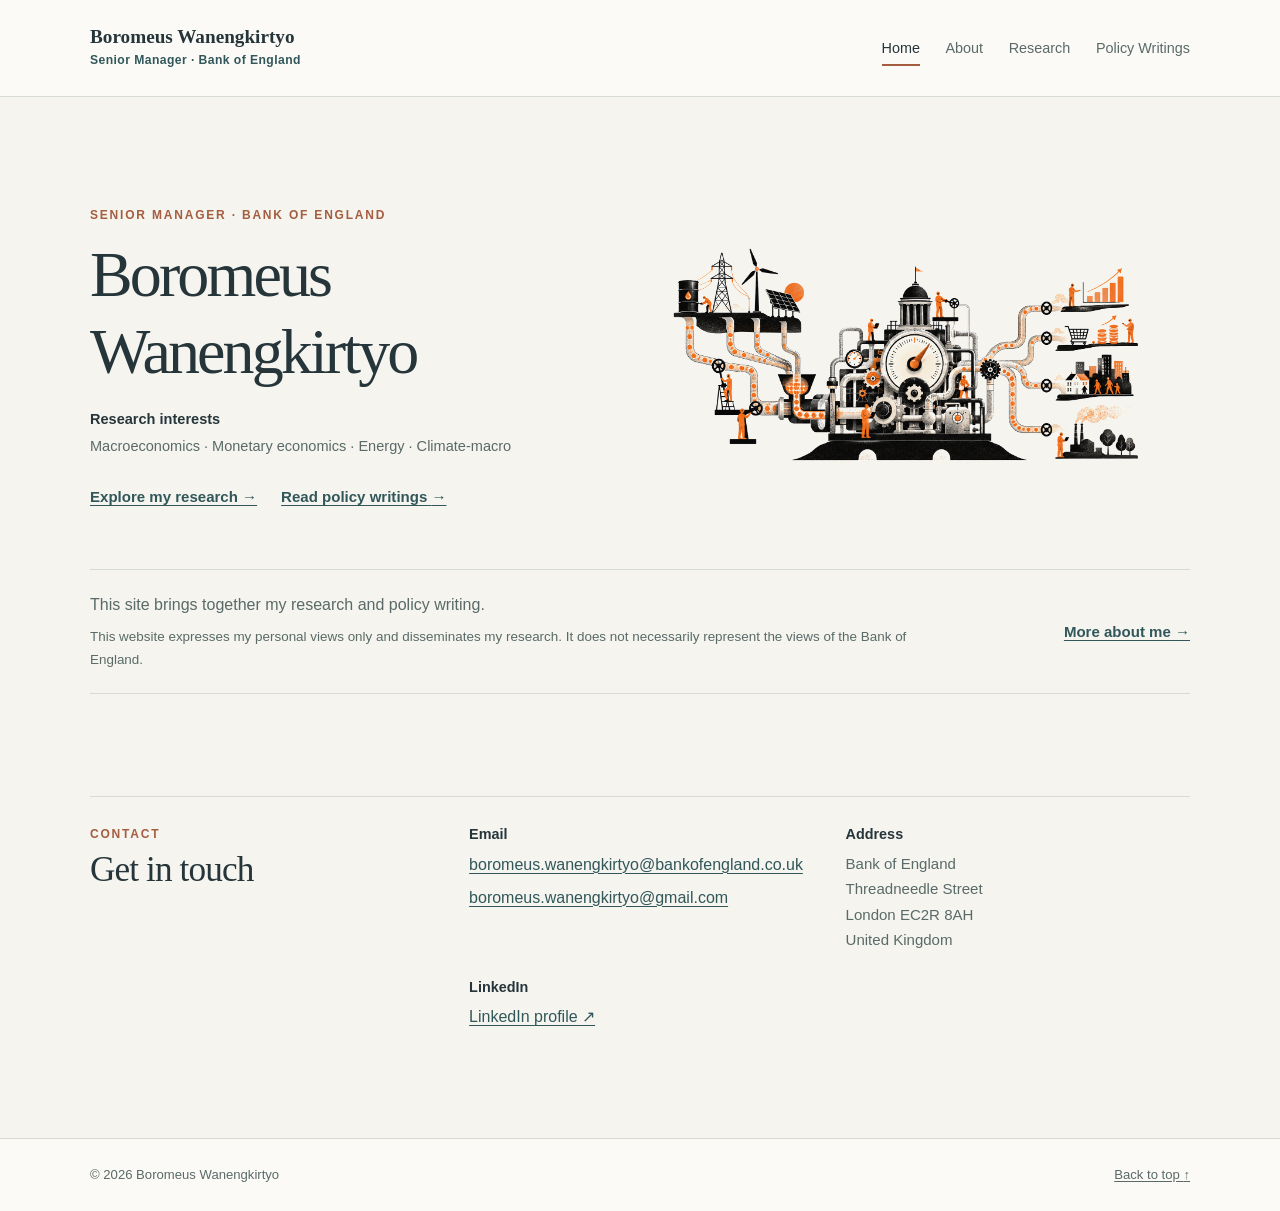
==== index.html @ c800dcc2 "Publish personal economics website" ====
<!doctype html>
<html lang="en">
<head>
  <meta charset="utf-8">
  <meta name="viewport" content="width=device-width, initial-scale=1">
  <meta name="description" content="Boromeus Wanengkirtyo is an economist working on macroeconomics, monetary economics, energy and climate.">
  <meta name="theme-color" content="#f5f4ef">
  <title>Boromeus Wanengkirtyo | Economist</title>
  <link rel="stylesheet" href="styles.css">
</head>
<body>
  <a class="skip-link" href="#main">Skip to content</a>
  <header class="site-header">
    <div class="shell header-inner">
      <div class="brand-block">
        <a class="site-brand" href="index.html">Boromeus Wanengkirtyo</a>
        <span class="brand-note brand-position">Senior Manager · Bank of England</span>
      </div>
      <nav class="site-nav" aria-label="Main navigation">
        <a href="index.html" aria-current="page">Home</a>
        <a href="about.html">About</a>
        <a href="research.html">Research</a>
        <a href="policy.html">Policy Writings</a>
      </nav>
    </div>
  </header>

  <main id="main" class="shell">
    <section class="home-hero" aria-labelledby="home-title">
      <div class="hero-copy">
        <p class="eyebrow">Senior Manager · Bank of England</p>
        <h1 id="home-title">Boromeus Wanengkirtyo</h1>
        <p class="interest-line"><span>Research interests</span> Macroeconomics · Monetary economics · Energy · Climate-macro</p>
        <div class="hero-links">
          <a class="text-link" href="research.html">Explore my research <span aria-hidden="true">→</span></a>
          <a class="text-link" href="policy.html">Read policy writings <span aria-hidden="true">→</span></a>
        </div>
      </div>
      <figure class="hero-art">
        <img src="assets/macro-energy-policy.png" alt="Editorial illustration of a central bank and economic gauges connected by energy pipelines to fossil fuels, wind and solar power, households and industry." width="1672" height="941" fetchpriority="high">
    </figure>
    </section>

    <section class="home-note" aria-label="About this website">
      <div>
        <p>This site brings together my research and policy writing.</p>
        <p class="site-disclaimer">This website expresses my personal views only and disseminates my research. It does not necessarily represent the views of the Bank of England.</p>
      </div>
      <a class="text-link" href="about.html">More about me <span aria-hidden="true">→</span></a>
    </section>

    <section class="contact-section" aria-labelledby="contact-title">
      <div class="section-heading">
        <p class="eyebrow">Contact</p>
        <h2 id="contact-title">Get in touch</h2>
      </div>
      <div class="contact-grid">
        <div>
          <h3>Email</h3>
          <p><a href="mailto:&#98;&#111;&#114;&#111;&#109;&#101;&#117;&#115;&#46;&#119;&#97;&#110;&#101;&#110;&#103;&#107;&#105;&#114;&#116;&#121;&#111;&#64;&#98;&#97;&#110;&#107;&#111;&#102;&#101;&#110;&#103;&#108;&#97;&#110;&#100;&#46;&#99;&#111;&#46;&#117;&#107;">&#98;&#111;&#114;&#111;&#109;&#101;&#117;&#115;&#46;&#119;&#97;&#110;&#101;&#110;&#103;&#107;&#105;&#114;&#116;&#121;&#111;&#64;&#98;&#97;&#110;&#107;&#111;&#102;&#101;&#110;&#103;&#108;&#97;&#110;&#100;&#46;&#99;&#111;&#46;&#117;&#107;</a></p>
          <p><a href="mailto:&#98;&#111;&#114;&#111;&#109;&#101;&#117;&#115;&#46;&#119;&#97;&#110;&#101;&#110;&#103;&#107;&#105;&#114;&#116;&#121;&#111;&#64;&#103;&#109;&#97;&#105;&#108;&#46;&#99;&#111;&#109;">&#98;&#111;&#114;&#111;&#109;&#101;&#117;&#115;&#46;&#119;&#97;&#110;&#101;&#110;&#103;&#107;&#105;&#114;&#116;&#121;&#111;&#64;&#103;&#109;&#97;&#105;&#108;&#46;&#99;&#111;&#109;</a></p>
        </div>
        <div>
          <h3>Address</h3>
          <address>Bank of England<br>Threadneedle Street<br>London EC2R 8AH<br>United Kingdom</address>
        </div>
        <div>
          <h3>LinkedIn</h3>
          <p><a href="https://uk.linkedin.com/in/bwanengkirtyo">LinkedIn profile <span aria-hidden="true">↗</span></a></p>
        </div>
      </div>
    </section>
  </main>

  <footer class="site-footer">
    <div class="shell footer-inner">
      <span>© 2026 Boromeus Wanengkirtyo</span>
      <a href="index.html">Back to top <span aria-hidden="true">↑</span></a>
    </div>
  </footer>
</body>
</html>
---- styles.css ----
:root {
  color-scheme: light;
  --paper: #f5f4ef;
  --paper-bright: #fbfaf6;
  --ink: #25353a;
  --muted: #596a68;
  --line: #d7ddd5;
  --teal: #416d70;
  --teal-dark: #31575a;
  --sage: #e5ebe3;
  --copper: #a45d3f;
  --content-width: 1100px;
}

* {
  box-sizing: border-box;
}

html {
  scroll-behavior: smooth;
}

body {
  margin: 0;
  background: var(--paper);
  color: var(--ink);
  font-family: "Segoe UI", Arial, sans-serif;
  font-size: 1rem;
  line-height: 1.7;
  text-rendering: optimizeLegibility;
}

a {
  color: var(--teal-dark);
  text-decoration-thickness: 1px;
  text-underline-offset: 0.18em;
}

a:hover {
  color: var(--copper);
}

a:focus-visible {
  outline: 3px solid var(--copper);
  outline-offset: 4px;
  border-radius: 2px;
}

img {
  display: block;
  max-width: 100%;
  height: auto;
}

.shell {
  width: min(var(--content-width), calc(100% - 3rem));
  margin-inline: auto;
}

.skip-link {
  position: absolute;
  z-index: 30;
  top: 0.75rem;
  left: 0.75rem;
  padding: 0.65rem 0.9rem;
  transform: translateY(-160%);
  background: var(--ink);
  color: white;
}

.skip-link:focus {
  transform: translateY(0);
}

.site-header {
  position: sticky;
  z-index: 20;
  top: 0;
  border-bottom: 1px solid var(--line);
  background: var(--paper-bright);
}

.header-inner {
  display: flex;
  align-items: center;
  justify-content: space-between;
  gap: 2rem;
  min-height: 96px;
  padding-block: 1.1rem;
}

.brand-block {
  display: grid;
  gap: 0.08rem;
  flex: 0 0 auto;
}

.site-brand {
  color: var(--ink);
  font-family: Georgia, "Times New Roman", serif;
  font-size: 1.2rem;
  font-weight: 600;
  line-height: 1.25;
  text-decoration: none;
}

.brand-note {
  color: var(--muted);
  font-size: 0.76rem;
  letter-spacing: 0.035em;
}

.brand-position {
  color: var(--teal-dark);
  font-weight: 700;
}

.site-nav {
  display: flex;
  align-items: center;
  justify-content: flex-end;
  gap: clamp(0.75rem, 2vw, 1.65rem);
  flex-wrap: wrap;
}

.site-nav a {
  padding-block: 0.35rem;
  color: var(--muted);
  font-size: 0.9rem;
  text-decoration: none;
  white-space: nowrap;
}

.site-nav a:hover,
.site-nav a[aria-current="page"] {
  color: var(--ink);
}

.site-nav a[aria-current="page"] {
  box-shadow: inset 0 -2px 0 var(--copper);
}

h1,
h2,
h3,
p,
figure {
  margin-top: 0;
}

h1,
h2,
h3 {
  color: var(--ink);
  font-family: Georgia, "Times New Roman", serif;
  font-weight: 500;
  line-height: 1.2;
  text-wrap: balance;
}

h1 {
  margin-bottom: 1rem;
  font-size: clamp(2.5rem, 5.4vw, 4.3rem);
  letter-spacing: -0.045em;
}

h2 {
  margin-bottom: 0.45rem;
  font-size: clamp(1.8rem, 3vw, 2.35rem);
  letter-spacing: -0.025em;
}

h3 {
  margin-bottom: 0.45rem;
  font-size: 1.28rem;
}

.eyebrow {
  margin-bottom: 0.8rem;
  color: var(--copper);
  font-size: 0.75rem;
  font-weight: 700;
  letter-spacing: 0.15em;
  line-height: 1.4;
  text-transform: uppercase;
}

.lede {
  max-width: 44rem;
  color: #405251;
  font-size: clamp(1.08rem, 1.7vw, 1.3rem);
  line-height: 1.6;
}

.home-hero {
  display: grid;
  grid-template-columns: minmax(0, 0.9fr) minmax(0, 1.1fr);
  align-items: center;
  gap: clamp(2rem, 5vw, 5rem);
  padding-block: clamp(3.5rem, 8vw, 7rem) 3.2rem;
}

.hero-copy {
  padding-block: 0.5rem;
}

.hero-copy h1 {
  max-width: 11ch;
  font-size: clamp(2.65rem, 5vw, 4.6rem);
}

.hero-role {
  margin-bottom: 1.1rem;
  color: var(--teal-dark);
  font-family: Georgia, "Times New Roman", serif;
  font-size: clamp(1.2rem, 2vw, 1.55rem);
}

.hero-copy .lede {
  margin-bottom: 1.3rem;
}

.interest-line {
  max-width: 31rem;
  margin-bottom: 1.6rem;
  color: var(--muted);
  font-size: 0.91rem;
}

.interest-line span {
  display: block;
  margin-bottom: 0.15rem;
  color: var(--ink);
  font-weight: 700;
}

.hero-links {
  display: flex;
  flex-wrap: wrap;
  gap: 0.8rem 1.5rem;
}

.text-link {
  font-size: 0.94rem;
  font-weight: 650;
}

.hero-art {
  margin-bottom: 0;
}

.hero-art img {
  width: 100%;
  border-radius: 3px;
  mix-blend-mode: darken;
}

.hero-art figcaption {
  margin-top: 0.55rem;
  color: var(--muted);
  font-size: 0.77rem;
  letter-spacing: 0.025em;
}

.home-note {
  display: flex;
  align-items: center;
  justify-content: space-between;
  gap: 1.5rem;
  margin-bottom: clamp(3.5rem, 8vw, 6.5rem);
  padding: 1.35rem 0;
  border-top: 1px solid var(--line);
  border-bottom: 1px solid var(--line);
}

.home-note p {
  margin-bottom: 0;
  color: var(--muted);
}

.home-note .text-link {
  flex: 0 0 auto;
}

.site-disclaimer {
  max-width: 54rem;
  margin: 0.45rem 0 0;
  color: var(--muted);
  font-size: 0.84rem;
}

.contact-section {
  display: grid;
  grid-template-columns: minmax(12rem, 0.65fr) minmax(0, 1.35fr);
  gap: 2rem;
  margin: 3rem 0 clamp(3.5rem, 8vw, 6.5rem);
  padding-top: 1.8rem;
  border-top: 1px solid var(--line);
}

.contact-section .section-heading {
  margin-bottom: 0;
}

.contact-section .section-heading h2 {
  font-size: clamp(1.7rem, 2.8vw, 2.2rem);
}

.contact-grid {
  display: grid;
  grid-template-columns: repeat(2, minmax(0, 1fr));
  gap: 1.6rem 2rem;
}

.contact-grid h3 {
  margin-bottom: 0.45rem;
  font-family: "Segoe UI", Arial, sans-serif;
  font-size: 0.9rem;
  font-weight: 700;
}

.contact-grid p {
  margin-bottom: 0.35rem;
  overflow-wrap: anywhere;
}

.contact-grid address {
  color: var(--muted);
  font-size: 0.94rem;
  font-style: normal;
}

.page-main {
  padding-block: clamp(3rem, 7vw, 5.5rem) 6rem;
}

.page-heading {
  max-width: 54rem;
  margin-bottom: clamp(3rem, 6vw, 5rem);
}

.page-heading h1 {
  max-width: 17ch;
  font-size: clamp(2.5rem, 5vw, 4rem);
}

.page-heading .lede {
  margin-bottom: 0;
}

.content-section {
  margin-top: clamp(3.8rem, 7vw, 6rem);
}

.section-heading {
  margin-bottom: 1.7rem;
}

.section-heading .eyebrow {
  margin-bottom: 0.35rem;
}

.section-intro {
  max-width: 52rem;
  margin: 0.8rem 0 0;
  color: #405251;
  font-size: 0.96rem;
}

.timeline {
  position: relative;
  display: grid;
  gap: 0;
  margin: 0;
  padding: 0;
  list-style: none;
}

.timeline::before {
  position: absolute;
  top: 0.6rem;
  bottom: 1.15rem;
  left: 8.4rem;
  width: 1px;
  background: var(--line);
  content: "";
}

.timeline-entry {
  position: relative;
  display: grid;
  grid-template-columns: 7.3rem minmax(0, 1fr);
  gap: 2.2rem;
  padding: 0 0 2rem;
}

.timeline-entry::before {
  position: absolute;
  top: 0.52rem;
  left: 8.16rem;
  width: 0.5rem;
  height: 0.5rem;
  border: 2px solid var(--paper);
  border-radius: 50%;
  background: var(--teal);
  box-shadow: 0 0 0 1px var(--teal);
  content: "";
}

.timeline-date {
  margin-bottom: 0;
  color: var(--muted);
  font-size: 0.85rem;
  font-variant-numeric: tabular-nums;
  line-height: 1.5;
}

.timeline-entry h3 {
  margin-bottom: 0.2rem;
}

.timeline-entry p:last-child {
  margin-bottom: 0;
}

.entry-meta {
  color: var(--muted);
  font-size: 0.91rem;
}

.timeline-entry .entry-meta {
  margin-bottom: 0.5rem;
}

.timeline-current h3 {
  color: var(--teal-dark);
}

.education-note {
  display: grid;
  grid-template-columns: 0.8fr 1.2fr;
  gap: 2rem;
  align-items: start;
  padding-top: 1.6rem;
  border-top: 1px solid var(--line);
}

.education-note .section-heading {
  margin-bottom: 0;
}

.education-note h2 {
  font-size: 1.7rem;
}

.simple-list {
  display: grid;
  gap: 0.6rem;
  margin: 0;
  padding-left: 1.15rem;
}

.research-section {
  padding-top: 1.55rem;
  border-top: 1px solid var(--line);
}

.work-list,
.writing-list {
  margin: 0;
  padding: 0;
  list-style: none;
}

.work-item {
  padding: 1.3rem 0 1.4rem;
  border-top: 1px solid var(--line);
}

.work-item:first-child {
  border-top: 0;
  padding-top: 0;
}

.work-item h3 {
  max-width: 60rem;
  margin-bottom: 0.35rem;
}

.work-item .entry-meta {
  margin-bottom: 0.3rem;
}

.abstract-disclosure {
  margin-top: 0.7rem;
  color: var(--muted);
  font-size: 0.91rem;
}

.abstract-disclosure summary {
  width: fit-content;
  color: var(--teal-dark);
  cursor: pointer;
  font-weight: 650;
  text-underline-offset: 0.18em;
}

.abstract-disclosure summary:hover {
  color: var(--copper);
}

.abstract-disclosure summary:focus-visible {
  outline: 3px solid var(--copper);
  outline-offset: 4px;
  border-radius: 2px;
}

.abstract-disclosure p {
  max-width: 60rem;
  margin: 0.65rem 0 0.2rem;
  padding-left: 0.9rem;
  border-left: 2px solid var(--line);
  color: #405251;
}

.work-label {
  margin-bottom: 0.35rem;
  color: var(--copper);
  font-size: 0.74rem;
  font-weight: 700;
  letter-spacing: 0.13em;
  text-transform: uppercase;
}

.featured-work {
  margin-bottom: 0.5rem;
  padding: 1.5rem 1.4rem;
  border: 1px solid #cbd7cd;
  background: var(--sage);
}

.featured-work + .work-item {
  border-top: 0;
}

.inactive-list .work-item {
  padding-left: 1rem;
  border-left: 2px solid #a8b7ae;
}

.writing-item {
  display: grid;
  grid-template-columns: 9.5rem minmax(0, 1fr);
  gap: 1.8rem;
  padding: 1.25rem 0;
  border-top: 1px solid var(--line);
}

.writing-item:first-child {
  padding-top: 0;
  border-top: 0;
}

.writing-date {
  margin-bottom: 0;
  color: var(--muted);
  font-size: 0.84rem;
  font-variant-numeric: tabular-nums;
}

.writing-item h3 {
  margin-bottom: 0.3rem;
  font-size: 1.23rem;
}

.writing-item h3 a {
  color: var(--ink);
  text-decoration-color: rgba(65, 109, 112, 0.5);
}

.writing-item h3 a:hover {
  color: var(--copper);
}

.writing-item .entry-meta {
  margin-bottom: 0;
}

.policy-note {
  margin-top: 2.5rem;
  padding-top: 1.2rem;
  border-top: 1px solid var(--line);
  color: var(--muted);
  font-size: 0.88rem;
}

.photography-main .page-heading {
  margin-bottom: 2.5rem;
}

.photo-grid {
  display: grid;
  grid-template-columns: repeat(2, minmax(0, 1fr));
  gap: 2rem 1.5rem;
}

.photo-card {
  margin-bottom: 0;
}

.photo-placeholder {
  display: grid;
  min-height: 260px;
  place-items: center;
  border: 1px solid #cdd4ca;
  background-color: #e8e9e1;
  color: #435b59;
  text-align: center;
}

.photo-placeholder span {
  padding: 0.25rem 0.6rem;
  border-bottom: 1px solid currentColor;
  font-family: Georgia, "Times New Roman", serif;
  font-size: 1.1rem;
}

.placeholder-one {
  background-image: linear-gradient(160deg, transparent 0 51%, rgba(94, 128, 117, 0.11) 51% 70%, transparent 70%), linear-gradient(25deg, #e9e8df, #dfe8e1);
}

.placeholder-two {
  background-image: linear-gradient(20deg, transparent 0 50%, rgba(164, 93, 63, 0.09) 50% 69%, transparent 69%), linear-gradient(145deg, #e6e9e3, #e8e1d5);
}

.placeholder-three {
  background-image: linear-gradient(180deg, rgba(65, 109, 112, 0.08) 0 47%, transparent 47%), linear-gradient(35deg, #e9e6dc, #dfe5df);
}

.placeholder-four {
  background-image: linear-gradient(145deg, transparent 0 47%, rgba(65, 109, 112, 0.09) 47% 67%, transparent 67%), linear-gradient(20deg, #e7e8e1, #e9e4d9);
}

.photo-card figcaption {
  padding-top: 0.5rem;
  color: var(--muted);
  font-size: 0.82rem;
}

.site-footer {
  border-top: 1px solid var(--line);
  background: var(--paper-bright);
}

.footer-inner {
  display: flex;
  align-items: center;
  justify-content: space-between;
  gap: 1.5rem;
  min-height: 72px;
  color: var(--muted);
  font-size: 0.82rem;
}

.footer-inner a {
  color: var(--muted);
}

@media (max-width: 820px) {
  .header-inner {
    align-items: flex-start;
    flex-direction: column;
    gap: 0.65rem;
    padding-block: 1rem;
  }

  .site-nav {
    justify-content: flex-start;
    gap: 0.5rem 1.25rem;
  }

  .home-hero {
    grid-template-columns: 1fr;
    gap: 2.2rem;
  }

  .hero-copy h1 {
    max-width: 14ch;
  }

  .hero-art {
    max-width: 48rem;
  }
}

@media (max-width: 600px) {
  .shell {
    width: min(var(--content-width), calc(100% - 2rem));
  }

  .header-inner {
    gap: 0.8rem;
  }

  .site-nav {
    gap: 0.2rem 1rem;
  }

  .site-nav a {
    font-size: 0.83rem;
  }

  .home-hero {
    padding-top: 3rem;
  }

  .home-note,
  .footer-inner {
    align-items: flex-start;
    flex-direction: column;
  }

  .home-note {
    gap: 0.7rem;
  }

  .timeline::before {
    left: 0.2rem;
  }

  .timeline-entry {
    grid-template-columns: 1fr;
    gap: 0.35rem;
    padding-left: 1.35rem;
    padding-bottom: 1.8rem;
  }

  .timeline-entry::before {
    left: -0.04rem;
  }

  .timeline-date {
    font-size: 0.8rem;
  }

  .education-note {
    grid-template-columns: 1fr;
    gap: 1rem;
  }

  .writing-item {
    grid-template-columns: 1fr;
    gap: 0.35rem;
  }

  .photo-grid {
    grid-template-columns: 1fr;
  }

  .contact-section,
  .contact-grid {
    grid-template-columns: 1fr;
  }

  .photo-placeholder {
    min-height: 230px;
  }

  .footer-inner {
    justify-content: center;
    gap: 0.3rem;
    padding-block: 1rem;
  }
}

@media (prefers-reduced-motion: reduce) {
  html {
    scroll-behavior: auto;
  }
}
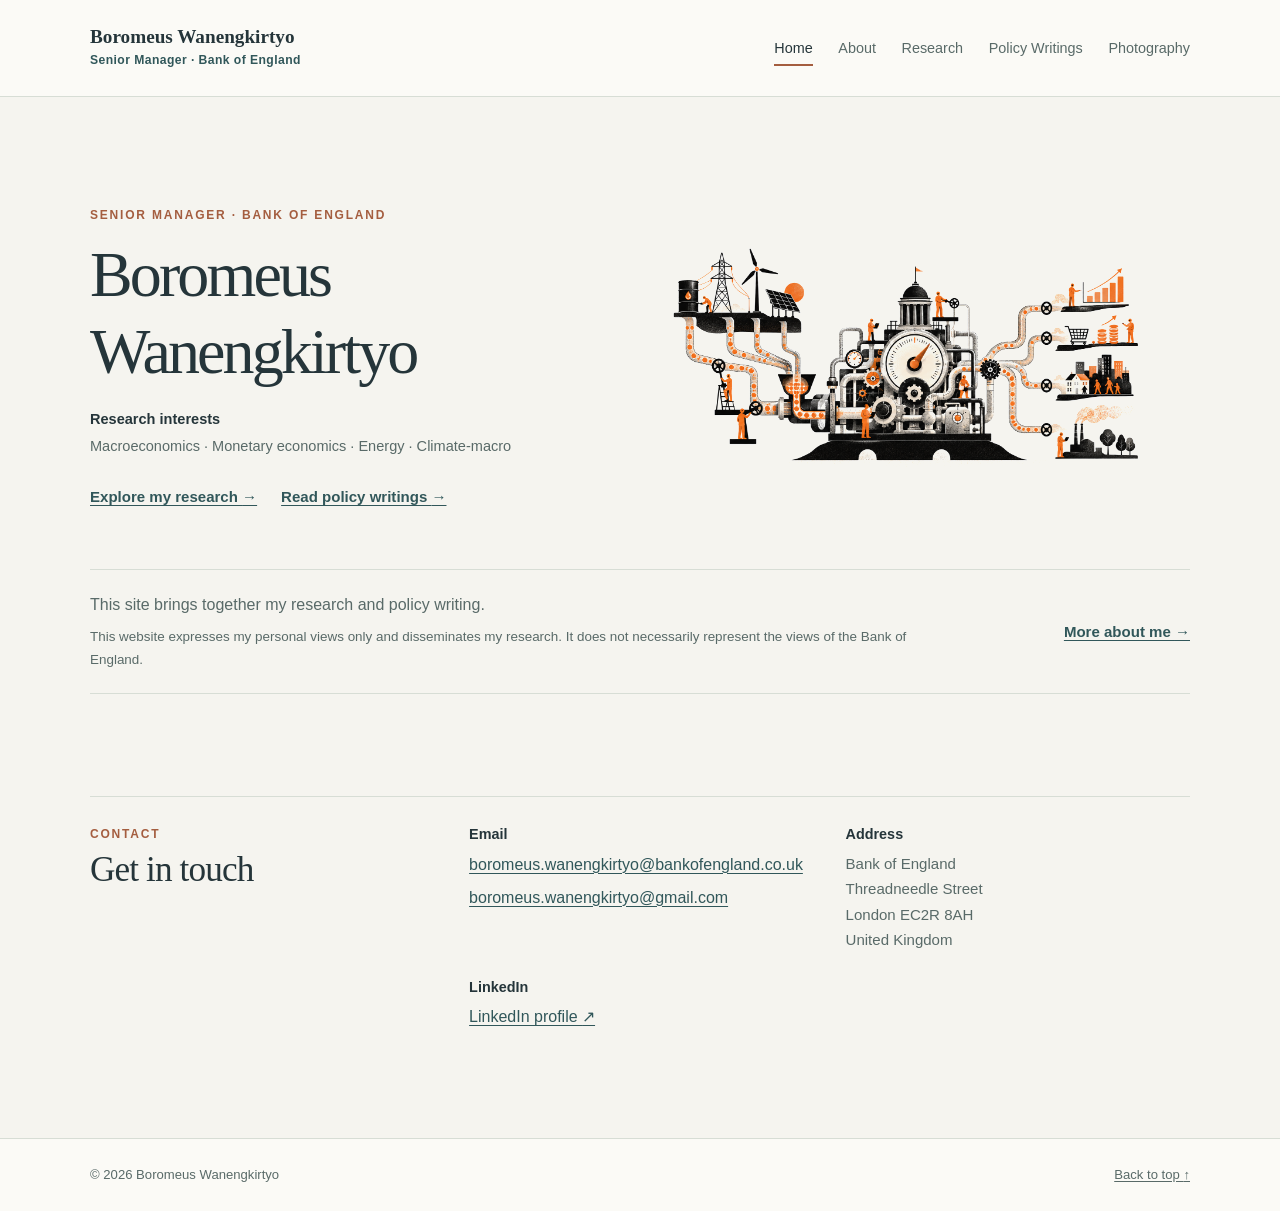
==== commit 50af502c: "Activate Photography page with gallery" ====
--- a/index.html
+++ b/index.html
@@ -3,9 +3,65 @@
 <head>
   <meta charset="utf-8">
   <meta name="viewport" content="width=device-width, initial-scale=1">
-  <meta name="description" content="Boromeus Wanengkirtyo is an economist working on macroeconomics, monetary economics, energy and climate.">
+  <meta name="description" content="Boromeus Wanengkirtyo is a Bank of England economist researching inflation, monetary policy, energy markets and climate change.">
+  <meta name="author" content="Boromeus Wanengkirtyo">
   <meta name="theme-color" content="#f5f4ef">
   <title>Boromeus Wanengkirtyo | Economist</title>
+  <link rel="canonical" href="https://boromeus.github.io/">
+  <meta property="og:type" content="profile">
+  <meta property="og:title" content="Boromeus Wanengkirtyo | Economist">
+  <meta property="og:description" content="Bank of England economist researching inflation, monetary policy, energy markets and climate change.">
+  <meta property="og:url" content="https://boromeus.github.io/">
+  <meta property="og:site_name" content="Boromeus Wanengkirtyo">
+  <meta property="og:image" content="https://boromeus.github.io/assets/macro-energy-policy.png">
+  <meta property="og:image:width" content="1672">
+  <meta property="og:image:height" content="941">
+  <meta property="og:image:alt" content="Illustration connecting central banking and economic gauges with energy, households and industry.">
+  <meta name="twitter:card" content="summary_large_image">
+  <meta name="twitter:title" content="Boromeus Wanengkirtyo | Economist">
+  <meta name="twitter:description" content="Bank of England economist researching inflation, monetary policy, energy markets and climate change.">
+  <meta name="twitter:image" content="https://boromeus.github.io/assets/macro-energy-policy.png">
+  <script type="application/ld+json">
+  {
+    "@context": "https://schema.org",
+    "@graph": [
+      {
+        "@type": "WebSite",
+        "name": "Boromeus Wanengkirtyo",
+        "url": "https://boromeus.github.io/",
+        "inLanguage": "en-GB"
+      },
+      {
+        "@type": "ProfilePage",
+        "name": "Boromeus Wanengkirtyo | Economist",
+        "url": "https://boromeus.github.io/",
+        "mainEntity": {
+          "@type": "Person",
+          "name": "Boromeus Wanengkirtyo",
+          "givenName": "Boromeus",
+          "familyName": "Wanengkirtyo",
+          "jobTitle": "Senior Manager",
+          "worksFor": {
+            "@type": "Organization",
+            "name": "Bank of England",
+            "url": "https://www.bankofengland.co.uk/"
+          },
+          "url": "https://boromeus.github.io/",
+          "sameAs": [
+            "https://uk.linkedin.com/in/bwanengkirtyo"
+          ],
+          "knowsAbout": [
+            "Macroeconomics",
+            "Monetary economics",
+            "Inflation",
+            "Energy markets",
+            "Climate change"
+          ]
+        }
+      }
+    ]
+  }
+  </script>
   <link rel="stylesheet" href="styles.css">
 </head>
 <body>
@@ -21,6 +77,7 @@
         <a href="about.html">About</a>
         <a href="research.html">Research</a>
         <a href="policy.html">Policy Writings</a>
+        <a href="photography.html">Photography</a>
       </nav>
     </div>
   </header>
--- a/styles.css
+++ b/styles.css
@@ -608,37 +608,11 @@
   margin-bottom: 0;
 }
 
-.photo-placeholder {
-  display: grid;
-  min-height: 260px;
-  place-items: center;
+.photo-card img {
+  width: 100%;
+  height: auto;
   border: 1px solid #cdd4ca;
   background-color: #e8e9e1;
-  color: #435b59;
-  text-align: center;
-}
-
-.photo-placeholder span {
-  padding: 0.25rem 0.6rem;
-  border-bottom: 1px solid currentColor;
-  font-family: Georgia, "Times New Roman", serif;
-  font-size: 1.1rem;
-}
-
-.placeholder-one {
-  background-image: linear-gradient(160deg, transparent 0 51%, rgba(94, 128, 117, 0.11) 51% 70%, transparent 70%), linear-gradient(25deg, #e9e8df, #dfe8e1);
-}
-
-.placeholder-two {
-  background-image: linear-gradient(20deg, transparent 0 50%, rgba(164, 93, 63, 0.09) 50% 69%, transparent 69%), linear-gradient(145deg, #e6e9e3, #e8e1d5);
-}
-
-.placeholder-three {
-  background-image: linear-gradient(180deg, rgba(65, 109, 112, 0.08) 0 47%, transparent 47%), linear-gradient(35deg, #e9e6dc, #dfe5df);
-}
-
-.placeholder-four {
-  background-image: linear-gradient(145deg, transparent 0 47%, rgba(65, 109, 112, 0.09) 47% 67%, transparent 67%), linear-gradient(20deg, #e7e8e1, #e9e4d9);
 }
 
 .photo-card figcaption {
@@ -762,10 +736,6 @@
     grid-template-columns: 1fr;
   }
 
-  .photo-placeholder {
-    min-height: 230px;
-  }
-
   .footer-inner {
     justify-content: center;
     gap: 0.3rem;
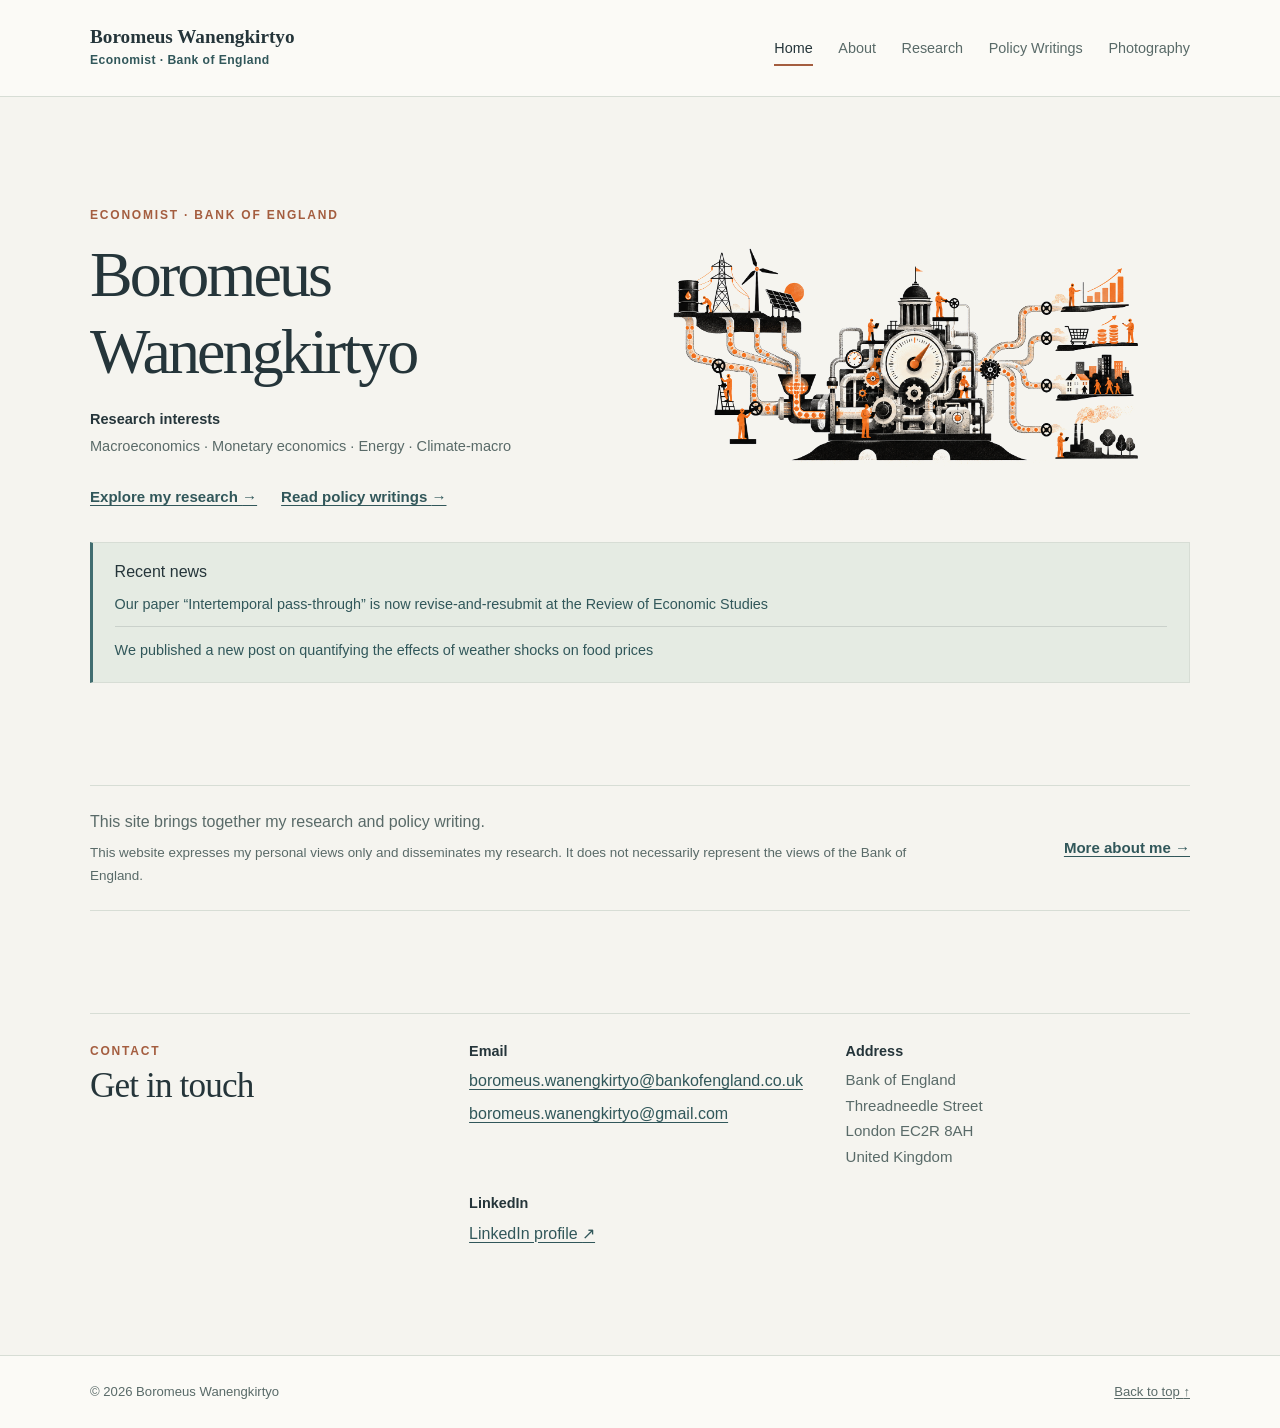
==== commit 1718c2a5: "Update homepage news and profile details" ====
--- a/index.html
+++ b/index.html
@@ -40,7 +40,7 @@
           "name": "Boromeus Wanengkirtyo",
           "givenName": "Boromeus",
           "familyName": "Wanengkirtyo",
-          "jobTitle": "Senior Manager",
+          "jobTitle": "Economist",
           "worksFor": {
             "@type": "Organization",
             "name": "Bank of England",
@@ -70,7 +70,7 @@
     <div class="shell header-inner">
       <div class="brand-block">
         <a class="site-brand" href="index.html">Boromeus Wanengkirtyo</a>
-        <span class="brand-note brand-position">Senior Manager · Bank of England</span>
+        <span class="brand-note brand-position">Economist · Bank of England</span>
       </div>
       <nav class="site-nav" aria-label="Main navigation">
         <a href="index.html" aria-current="page">Home</a>
@@ -85,7 +85,7 @@
   <main id="main" class="shell">
     <section class="home-hero" aria-labelledby="home-title">
       <div class="hero-copy">
-        <p class="eyebrow">Senior Manager · Bank of England</p>
+        <p class="eyebrow">Economist · Bank of England</p>
         <h1 id="home-title">Boromeus Wanengkirtyo</h1>
         <p class="interest-line"><span>Research interests</span> Macroeconomics · Monetary economics · Energy · Climate-macro</p>
         <div class="hero-links">
@@ -96,6 +96,14 @@
       <figure class="hero-art">
         <img src="assets/macro-energy-policy.png" alt="Editorial illustration of a central bank and economic gauges connected by energy pipelines to fossil fuels, wind and solar power, households and industry." width="1672" height="941" fetchpriority="high">
     </figure>
+    </section>
+
+    <section class="home-news" aria-labelledby="recent-news-title">
+      <h2 id="recent-news-title">Recent news</h2>
+      <ul>
+        <li><a href="research.html#intertemporal-pass-through">Our paper “Intertemporal pass-through” is now revise-and-resubmit at the Review of Economic Studies</a></li>
+        <li><a href="policy.html#under-the-weather">We published a new post on quantifying the effects of weather shocks on food prices</a></li>
+      </ul>
     </section>
 
     <section class="home-note" aria-label="About this website">
--- a/styles.css
+++ b/styles.css
@@ -197,7 +197,7 @@
   grid-template-columns: minmax(0, 0.9fr) minmax(0, 1.1fr);
   align-items: center;
   gap: clamp(2rem, 5vw, 5rem);
-  padding-block: clamp(3.5rem, 8vw, 7rem) 3.2rem;
+  padding-block: clamp(3.5rem, 8vw, 7rem) 1.5rem;
 }
 
 .hero-copy {
@@ -238,6 +238,44 @@
   display: flex;
   flex-wrap: wrap;
   gap: 0.8rem 1.5rem;
+}
+
+.home-news {
+  margin-bottom: clamp(3.5rem, 8vw, 6.5rem);
+  padding: 1.2rem 1.35rem;
+  border: 1px solid var(--line);
+  border-left: 3px solid var(--teal);
+  background: var(--sage);
+}
+
+.home-news h2 {
+  margin-bottom: 0.55rem;
+  font-family: "Segoe UI", Arial, sans-serif;
+  font-size: 1rem;
+  letter-spacing: 0;
+}
+
+.home-news ul {
+  display: grid;
+  gap: 0.55rem;
+  margin: 0;
+  padding: 0;
+  list-style: none;
+}
+
+.home-news li + li {
+  padding-top: 0.55rem;
+  border-top: 1px solid rgb(37 53 58 / 14%);
+}
+
+.home-news a {
+  font-size: 0.9rem;
+  line-height: 1.5;
+  text-decoration: none;
+}
+
+.home-news a:hover {
+  text-decoration: underline;
 }
 
 .text-link {
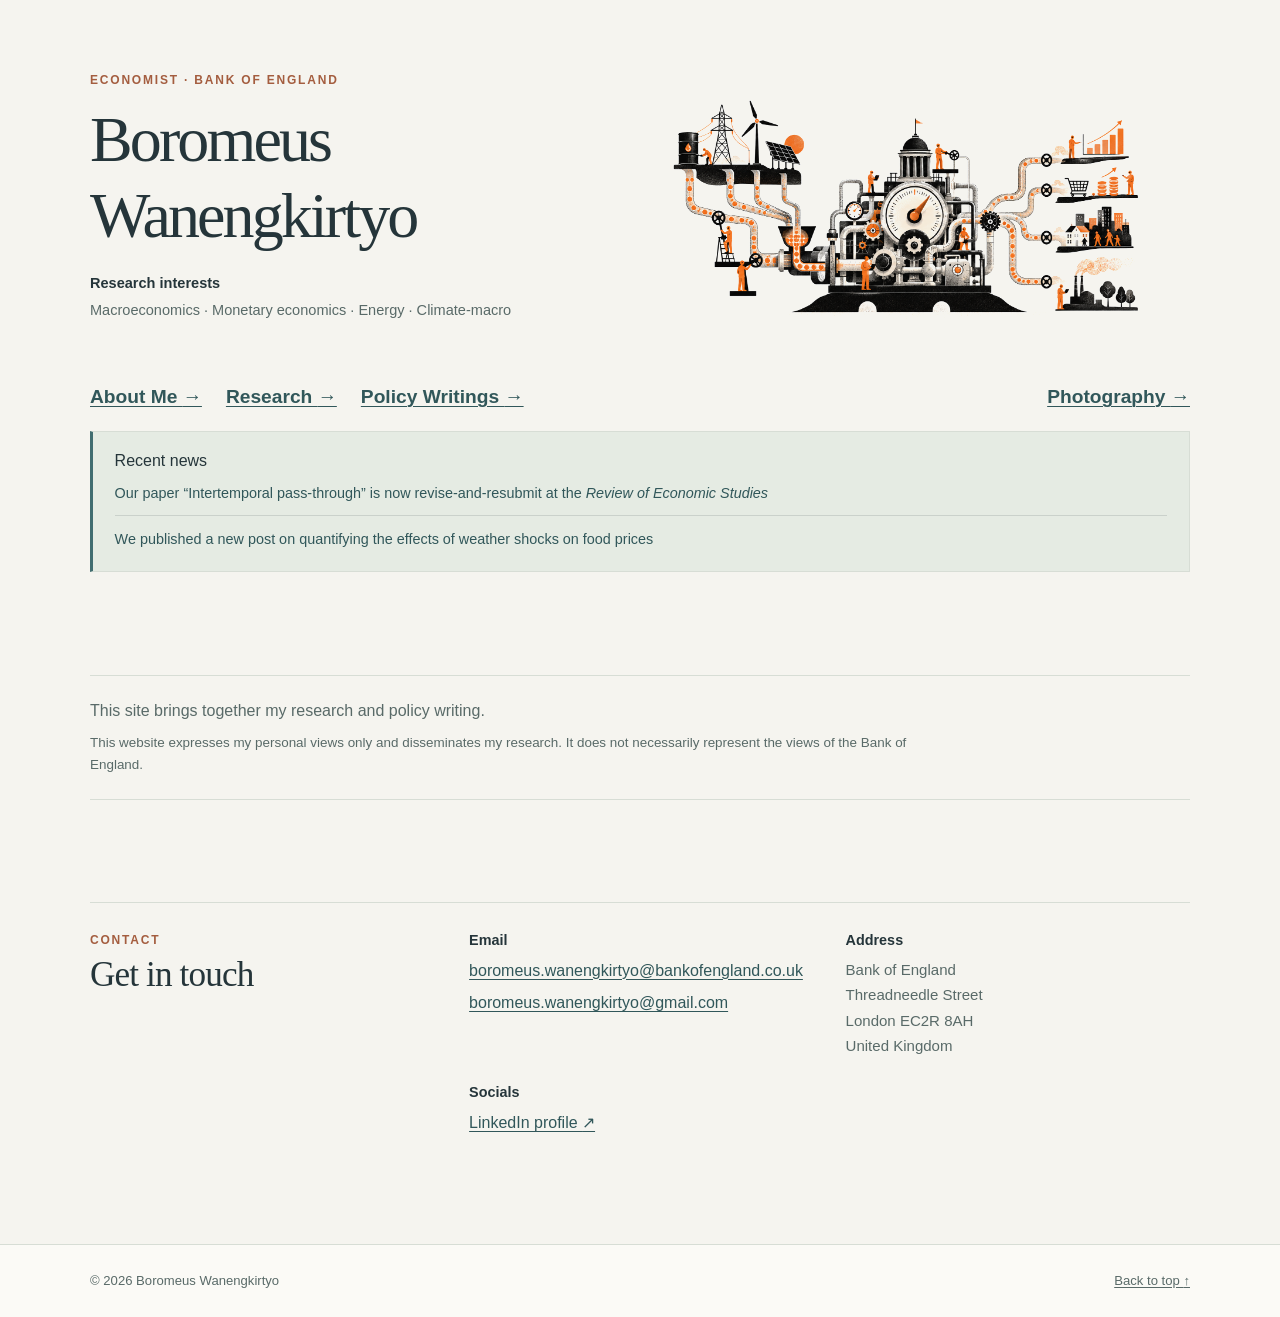
==== commit 7b7a96c9: "Update homepage and About page" ====
--- a/index.html
+++ b/index.html
@@ -63,45 +63,40 @@
   }
   </script>
   <link rel="stylesheet" href="styles.css">
+  <!-- Google tag (gtag.js) -->
+  <script async src="https://www.googletagmanager.com/gtag/js?id=G-S92Z4SN27B"></script>
+  <script>
+    window.dataLayer = window.dataLayer || [];
+    function gtag(){dataLayer.push(arguments);}
+    gtag('js', new Date());
+    gtag('config', 'G-S92Z4SN27B');
+  </script>
 </head>
 <body>
   <a class="skip-link" href="#main">Skip to content</a>
-  <header class="site-header">
-    <div class="shell header-inner">
-      <div class="brand-block">
-        <a class="site-brand" href="index.html">Boromeus Wanengkirtyo</a>
-        <span class="brand-note brand-position">Economist · Bank of England</span>
-      </div>
-      <nav class="site-nav" aria-label="Main navigation">
-        <a href="index.html" aria-current="page">Home</a>
-        <a href="about.html">About</a>
-        <a href="research.html">Research</a>
-        <a href="policy.html">Policy Writings</a>
-        <a href="photography.html">Photography</a>
-      </nav>
-    </div>
-  </header>
-
   <main id="main" class="shell">
     <section class="home-hero" aria-labelledby="home-title">
       <div class="hero-copy">
         <p class="eyebrow">Economist · Bank of England</p>
         <h1 id="home-title">Boromeus Wanengkirtyo</h1>
         <p class="interest-line"><span>Research interests</span> Macroeconomics · Monetary economics · Energy · Climate-macro</p>
-        <div class="hero-links">
-          <a class="text-link" href="research.html">Explore my research <span aria-hidden="true">→</span></a>
-          <a class="text-link" href="policy.html">Read policy writings <span aria-hidden="true">→</span></a>
-        </div>
       </div>
       <figure class="hero-art">
         <img src="assets/macro-energy-policy.png" alt="Editorial illustration of a central bank and economic gauges connected by energy pipelines to fossil fuels, wind and solar power, households and industry." width="1672" height="941" fetchpriority="high">
     </figure>
     </section>
 
+    <nav class="hero-links home-nav" aria-label="Main navigation">
+      <a class="text-link" href="about.html">About Me <span aria-hidden="true">→</span></a>
+      <a class="text-link" href="research.html">Research <span aria-hidden="true">→</span></a>
+      <a class="text-link" href="policy.html">Policy Writings <span aria-hidden="true">→</span></a>
+      <a class="text-link" href="photography.html">Photography <span aria-hidden="true">→</span></a>
+    </nav>
+
     <section class="home-news" aria-labelledby="recent-news-title">
       <h2 id="recent-news-title">Recent news</h2>
       <ul>
-        <li><a href="research.html#intertemporal-pass-through">Our paper “Intertemporal pass-through” is now revise-and-resubmit at the Review of Economic Studies</a></li>
+        <li><a href="research.html#intertemporal-pass-through">Our paper “Intertemporal pass-through” is now revise-and-resubmit at the <em>Review of Economic Studies</em></a></li>
         <li><a href="policy.html#under-the-weather">We published a new post on quantifying the effects of weather shocks on food prices</a></li>
       </ul>
     </section>
@@ -111,7 +106,6 @@
         <p>This site brings together my research and policy writing.</p>
         <p class="site-disclaimer">This website expresses my personal views only and disseminates my research. It does not necessarily represent the views of the Bank of England.</p>
       </div>
-      <a class="text-link" href="about.html">More about me <span aria-hidden="true">→</span></a>
     </section>
 
     <section class="contact-section" aria-labelledby="contact-title">
@@ -130,7 +124,7 @@
           <address>Bank of England<br>Threadneedle Street<br>London EC2R 8AH<br>United Kingdom</address>
         </div>
         <div>
-          <h3>LinkedIn</h3>
+          <h3>Socials</h3>
           <p><a href="https://uk.linkedin.com/in/bwanengkirtyo">LinkedIn profile <span aria-hidden="true">↗</span></a></p>
         </div>
       </div>
--- a/styles.css
+++ b/styles.css
@@ -197,7 +197,7 @@
   grid-template-columns: minmax(0, 0.9fr) minmax(0, 1.1fr);
   align-items: center;
   gap: clamp(2rem, 5vw, 5rem);
-  padding-block: clamp(3.5rem, 8vw, 7rem) 1.5rem;
+  padding-block: clamp(2rem, 5vw, 4rem) 1.5rem;
 }
 
 .hero-copy {
@@ -238,6 +238,18 @@
   display: flex;
   flex-wrap: wrap;
   gap: 0.8rem 1.5rem;
+}
+
+.home-nav {
+  margin-bottom: 1.1rem;
+}
+
+.home-nav .text-link {
+  font-size: 1.2rem;
+}
+
+.home-nav a:last-child {
+  margin-left: auto;
 }
 
 .home-news {
@@ -723,7 +735,7 @@
   }
 
   .home-hero {
-    padding-top: 3rem;
+    padding-top: 2rem;
   }
 
   .home-note,
